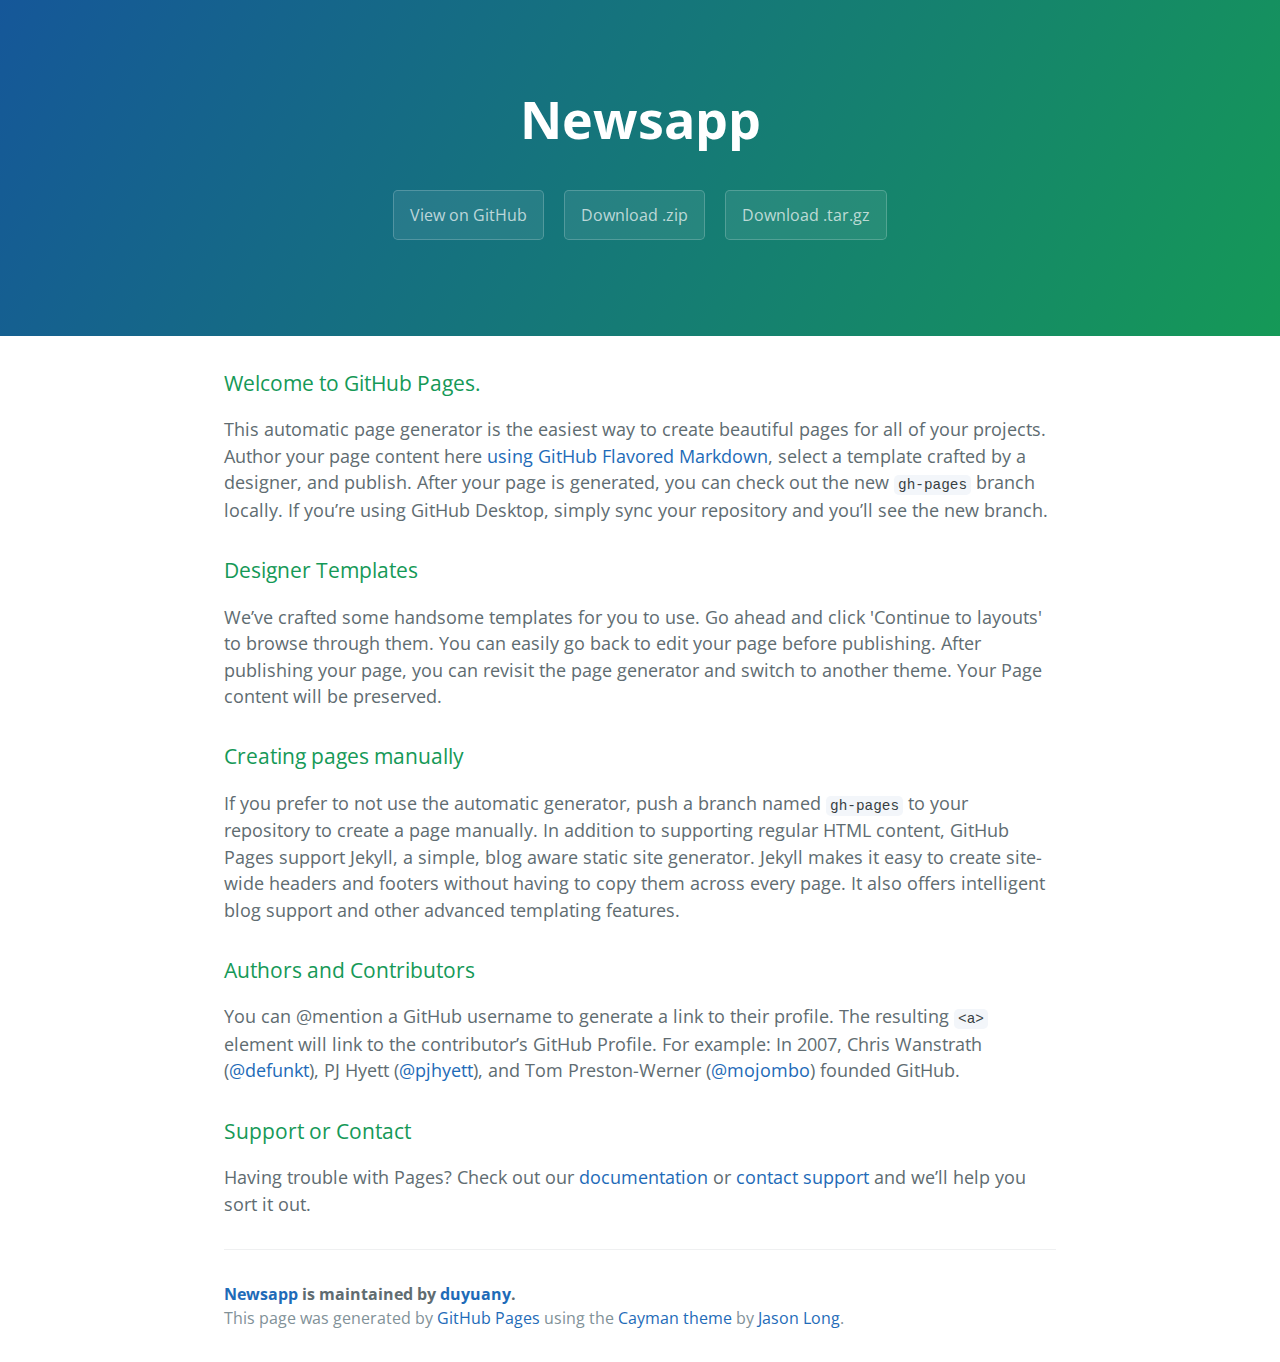
==== index.html @ 3ce4d063 "Create gh-pages branch via GitHub" ====
<!DOCTYPE html>
<html lang="en-us">
  <head>
    <meta charset="UTF-8">
    <title>Newsapp by duyuany</title>
    <meta name="viewport" content="width=device-width, initial-scale=1">
    <link rel="stylesheet" type="text/css" href="stylesheets/normalize.css" media="screen">
    <link href='https://fonts.googleapis.com/css?family=Open+Sans:400,700' rel='stylesheet' type='text/css'>
    <link rel="stylesheet" type="text/css" href="stylesheets/stylesheet.css" media="screen">
    <link rel="stylesheet" type="text/css" href="stylesheets/github-light.css" media="screen">
  </head>
  <body>
    <section class="page-header">
      <h1 class="project-name">Newsapp</h1>
      <h2 class="project-tagline"></h2>
      <a href="https://github.com/duyuany/newsapp" class="btn">View on GitHub</a>
      <a href="https://github.com/duyuany/newsapp/zipball/master" class="btn">Download .zip</a>
      <a href="https://github.com/duyuany/newsapp/tarball/master" class="btn">Download .tar.gz</a>
    </section>

    <section class="main-content">
      <h3>
<a id="welcome-to-github-pages" class="anchor" href="#welcome-to-github-pages" aria-hidden="true"><span aria-hidden="true" class="octicon octicon-link"></span></a>Welcome to GitHub Pages.</h3>

<p>This automatic page generator is the easiest way to create beautiful pages for all of your projects. Author your page content here <a href="https://guides.github.com/features/mastering-markdown/">using GitHub Flavored Markdown</a>, select a template crafted by a designer, and publish. After your page is generated, you can check out the new <code>gh-pages</code> branch locally. If you’re using GitHub Desktop, simply sync your repository and you’ll see the new branch.</p>

<h3>
<a id="designer-templates" class="anchor" href="#designer-templates" aria-hidden="true"><span aria-hidden="true" class="octicon octicon-link"></span></a>Designer Templates</h3>

<p>We’ve crafted some handsome templates for you to use. Go ahead and click 'Continue to layouts' to browse through them. You can easily go back to edit your page before publishing. After publishing your page, you can revisit the page generator and switch to another theme. Your Page content will be preserved.</p>

<h3>
<a id="creating-pages-manually" class="anchor" href="#creating-pages-manually" aria-hidden="true"><span aria-hidden="true" class="octicon octicon-link"></span></a>Creating pages manually</h3>

<p>If you prefer to not use the automatic generator, push a branch named <code>gh-pages</code> to your repository to create a page manually. In addition to supporting regular HTML content, GitHub Pages support Jekyll, a simple, blog aware static site generator. Jekyll makes it easy to create site-wide headers and footers without having to copy them across every page. It also offers intelligent blog support and other advanced templating features.</p>

<h3>
<a id="authors-and-contributors" class="anchor" href="#authors-and-contributors" aria-hidden="true"><span aria-hidden="true" class="octicon octicon-link"></span></a>Authors and Contributors</h3>

<p>You can @mention a GitHub username to generate a link to their profile. The resulting <code>&lt;a&gt;</code> element will link to the contributor’s GitHub Profile. For example: In 2007, Chris Wanstrath (<a href="https://github.com/defunkt" class="user-mention">@defunkt</a>), PJ Hyett (<a href="https://github.com/pjhyett" class="user-mention">@pjhyett</a>), and Tom Preston-Werner (<a href="https://github.com/mojombo" class="user-mention">@mojombo</a>) founded GitHub.</p>

<h3>
<a id="support-or-contact" class="anchor" href="#support-or-contact" aria-hidden="true"><span aria-hidden="true" class="octicon octicon-link"></span></a>Support or Contact</h3>

<p>Having trouble with Pages? Check out our <a href="https://help.github.com/pages">documentation</a> or <a href="https://github.com/contact">contact support</a> and we’ll help you sort it out.</p>

      <footer class="site-footer">
        <span class="site-footer-owner"><a href="https://github.com/duyuany/newsapp">Newsapp</a> is maintained by <a href="https://github.com/duyuany">duyuany</a>.</span>

        <span class="site-footer-credits">This page was generated by <a href="https://pages.github.com">GitHub Pages</a> using the <a href="https://github.com/jasonlong/cayman-theme">Cayman theme</a> by <a href="https://twitter.com/jasonlong">Jason Long</a>.</span>
      </footer>

    </section>

  
  </body>
</html>
---- stylesheets/stylesheet.css ----
* {
  box-sizing: border-box; }

body {
  padding: 0;
  margin: 0;
  font-family: "Open Sans", "Helvetica Neue", Helvetica, Arial, sans-serif;
  font-size: 16px;
  line-height: 1.5;
  color: #606c71; }

a {
  color: #1e6bb8;
  text-decoration: none; }
  a:hover {
    text-decoration: underline; }

.btn {
  display: inline-block;
  margin-bottom: 1rem;
  color: rgba(255, 255, 255, 0.7);
  background-color: rgba(255, 255, 255, 0.08);
  border-color: rgba(255, 255, 255, 0.2);
  border-style: solid;
  border-width: 1px;
  border-radius: 0.3rem;
  transition: color 0.2s, background-color 0.2s, border-color 0.2s; }
  .btn + .btn {
    margin-left: 1rem; }

.btn:hover {
  color: rgba(255, 255, 255, 0.8);
  text-decoration: none;
  background-color: rgba(255, 255, 255, 0.2);
  border-color: rgba(255, 255, 255, 0.3); }

@media screen and (min-width: 64em) {
  .btn {
    padding: 0.75rem 1rem; } }

@media screen and (min-width: 42em) and (max-width: 64em) {
  .btn {
    padding: 0.6rem 0.9rem;
    font-size: 0.9rem; } }

@media screen and (max-width: 42em) {
  .btn {
    display: block;
    width: 100%;
    padding: 0.75rem;
    font-size: 0.9rem; }
    .btn + .btn {
      margin-top: 1rem;
      margin-left: 0; } }

.page-header {
  color: #fff;
  text-align: center;
  background-color: #159957;
  background-image: linear-gradient(120deg, #155799, #159957); }

@media screen and (min-width: 64em) {
  .page-header {
    padding: 5rem 6rem; } }

@media screen and (min-width: 42em) and (max-width: 64em) {
  .page-header {
    padding: 3rem 4rem; } }

@media screen and (max-width: 42em) {
  .page-header {
    padding: 2rem 1rem; } }

.project-name {
  margin-top: 0;
  margin-bottom: 0.1rem; }

@media screen and (min-width: 64em) {
  .project-name {
    font-size: 3.25rem; } }

@media screen and (min-width: 42em) and (max-width: 64em) {
  .project-name {
    font-size: 2.25rem; } }

@media screen and (max-width: 42em) {
  .project-name {
    font-size: 1.75rem; } }

.project-tagline {
  margin-bottom: 2rem;
  font-weight: normal;
  opacity: 0.7; }

@media screen and (min-width: 64em) {
  .project-tagline {
    font-size: 1.25rem; } }

@media screen and (min-width: 42em) and (max-width: 64em) {
  .project-tagline {
    font-size: 1.15rem; } }

@media screen and (max-width: 42em) {
  .project-tagline {
    font-size: 1rem; } }

.main-content :first-child {
  margin-top: 0; }
.main-content img {
  max-width: 100%; }
.main-content h1, .main-content h2, .main-content h3, .main-content h4, .main-content h5, .main-content h6 {
  margin-top: 2rem;
  margin-bottom: 1rem;
  font-weight: normal;
  color: #159957; }
.main-content p {
  margin-bottom: 1em; }
.main-content code {
  padding: 2px 4px;
  font-family: Consolas, "Liberation Mono", Menlo, Courier, monospace;
  font-size: 0.9rem;
  color: #383e41;
  background-color: #f3f6fa;
  border-radius: 0.3rem; }
.main-content pre {
  padding: 0.8rem;
  margin-top: 0;
  margin-bottom: 1rem;
  font: 1rem Consolas, "Liberation Mono", Menlo, Courier, monospace;
  color: #567482;
  word-wrap: normal;
  background-color: #f3f6fa;
  border: solid 1px #dce6f0;
  border-radius: 0.3rem; }
  .main-content pre > code {
    padding: 0;
    margin: 0;
    font-size: 0.9rem;
    color: #567482;
    word-break: normal;
    white-space: pre;
    background: transparent;
    border: 0; }
.main-content .highlight {
  margin-bottom: 1rem; }
  .main-content .highlight pre {
    margin-bottom: 0;
    word-break: normal; }
.main-content .highlight pre, .main-content pre {
  padding: 0.8rem;
  overflow: auto;
  font-size: 0.9rem;
  line-height: 1.45;
  border-radius: 0.3rem; }
.main-content pre code, .main-content pre tt {
  display: inline;
  max-width: initial;
  padding: 0;
  margin: 0;
  overflow: initial;
  line-height: inherit;
  word-wrap: normal;
  background-color: transparent;
  border: 0; }
  .main-content pre code:before, .main-content pre code:after, .main-content pre tt:before, .main-content pre tt:after {
    content: normal; }
.main-content ul, .main-content ol {
  margin-top: 0; }
.main-content blockquote {
  padding: 0 1rem;
  margin-left: 0;
  color: #819198;
  border-left: 0.3rem solid #dce6f0; }
  .main-content blockquote > :first-child {
    margin-top: 0; }
  .main-content blockquote > :last-child {
    margin-bottom: 0; }
.main-content table {
  display: block;
  width: 100%;
  overflow: auto;
  word-break: normal;
  word-break: keep-all; }
  .main-content table th {
    font-weight: bold; }
  .main-content table th, .main-content table td {
    padding: 0.5rem 1rem;
    border: 1px solid #e9ebec; }
.main-content dl {
  padding: 0; }
  .main-content dl dt {
    padding: 0;
    margin-top: 1rem;
    font-size: 1rem;
    font-weight: bold; }
  .main-content dl dd {
    padding: 0;
    margin-bottom: 1rem; }
.main-content hr {
  height: 2px;
  padding: 0;
  margin: 1rem 0;
  background-color: #eff0f1;
  border: 0; }

@media screen and (min-width: 64em) {
  .main-content {
    max-width: 64rem;
    padding: 2rem 6rem;
    margin: 0 auto;
    font-size: 1.1rem; } }

@media screen and (min-width: 42em) and (max-width: 64em) {
  .main-content {
    padding: 2rem 4rem;
    font-size: 1.1rem; } }

@media screen and (max-width: 42em) {
  .main-content {
    padding: 2rem 1rem;
    font-size: 1rem; } }

.site-footer {
  padding-top: 2rem;
  margin-top: 2rem;
  border-top: solid 1px #eff0f1; }

.site-footer-owner {
  display: block;
  font-weight: bold; }

.site-footer-credits {
  color: #819198; }

@media screen and (min-width: 64em) {
  .site-footer {
    font-size: 1rem; } }

@media screen and (min-width: 42em) and (max-width: 64em) {
  .site-footer {
    font-size: 1rem; } }

@media screen and (max-width: 42em) {
  .site-footer {
    font-size: 0.9rem; } }
---- stylesheets/github-light.css ----
/*
The MIT License (MIT)

Copyright (c) 2016 GitHub, Inc.

Permission is hereby granted, free of charge, to any person obtaining a copy
of this software and associated documentation files (the "Software"), to deal
in the Software without restriction, including without limitation the rights
to use, copy, modify, merge, publish, distribute, sublicense, and/or sell
copies of the Software, and to permit persons to whom the Software is
furnished to do so, subject to the following conditions:

The above copyright notice and this permission notice shall be included in all
copies or substantial portions of the Software.

THE SOFTWARE IS PROVIDED "AS IS", WITHOUT WARRANTY OF ANY KIND, EXPRESS OR
IMPLIED, INCLUDING BUT NOT LIMITED TO THE WARRANTIES OF MERCHANTABILITY,
FITNESS FOR A PARTICULAR PURPOSE AND NONINFRINGEMENT. IN NO EVENT SHALL THE
AUTHORS OR COPYRIGHT HOLDERS BE LIABLE FOR ANY CLAIM, DAMAGES OR OTHER
LIABILITY, WHETHER IN AN ACTION OF CONTRACT, TORT OR OTHERWISE, ARISING FROM,
OUT OF OR IN CONNECTION WITH THE SOFTWARE OR THE USE OR OTHER DEALINGS IN THE
SOFTWARE.

*/

.pl-c /* comment */ {
  color: #969896;
}

.pl-c1 /* constant, variable.other.constant, support, meta.property-name, support.constant, support.variable, meta.module-reference, markup.raw, meta.diff.header */,
.pl-s .pl-v /* string variable */ {
  color: #0086b3;
}

.pl-e /* entity */,
.pl-en /* entity.name */ {
  color: #795da3;
}

.pl-smi /* variable.parameter.function, storage.modifier.package, storage.modifier.import, storage.type.java, variable.other */,
.pl-s .pl-s1 /* string source */ {
  color: #333;
}

.pl-ent /* entity.name.tag */ {
  color: #63a35c;
}

.pl-k /* keyword, storage, storage.type */ {
  color: #a71d5d;
}

.pl-s /* string */,
.pl-pds /* punctuation.definition.string, string.regexp.character-class */,
.pl-s .pl-pse .pl-s1 /* string punctuation.section.embedded source */,
.pl-sr /* string.regexp */,
.pl-sr .pl-cce /* string.regexp constant.character.escape */,
.pl-sr .pl-sre /* string.regexp source.ruby.embedded */,
.pl-sr .pl-sra /* string.regexp string.regexp.arbitrary-repitition */ {
  color: #183691;
}

.pl-v /* variable */ {
  color: #ed6a43;
}

.pl-id /* invalid.deprecated */ {
  color: #b52a1d;
}

.pl-ii /* invalid.illegal */ {
  color: #f8f8f8;
  background-color: #b52a1d;
}

.pl-sr .pl-cce /* string.regexp constant.character.escape */ {
  font-weight: bold;
  color: #63a35c;
}

.pl-ml /* markup.list */ {
  color: #693a17;
}

.pl-mh /* markup.heading */,
.pl-mh .pl-en /* markup.heading entity.name */,
.pl-ms /* meta.separator */ {
  font-weight: bold;
  color: #1d3e81;
}

.pl-mq /* markup.quote */ {
  color: #008080;
}

.pl-mi /* markup.italic */ {
  font-style: italic;
  color: #333;
}

.pl-mb /* markup.bold */ {
  font-weight: bold;
  color: #333;
}

.pl-md /* markup.deleted, meta.diff.header.from-file */ {
  color: #bd2c00;
  background-color: #ffecec;
}

.pl-mi1 /* markup.inserted, meta.diff.header.to-file */ {
  color: #55a532;
  background-color: #eaffea;
}

.pl-mdr /* meta.diff.range */ {
  font-weight: bold;
  color: #795da3;
}

.pl-mo /* meta.output */ {
  color: #1d3e81;
}
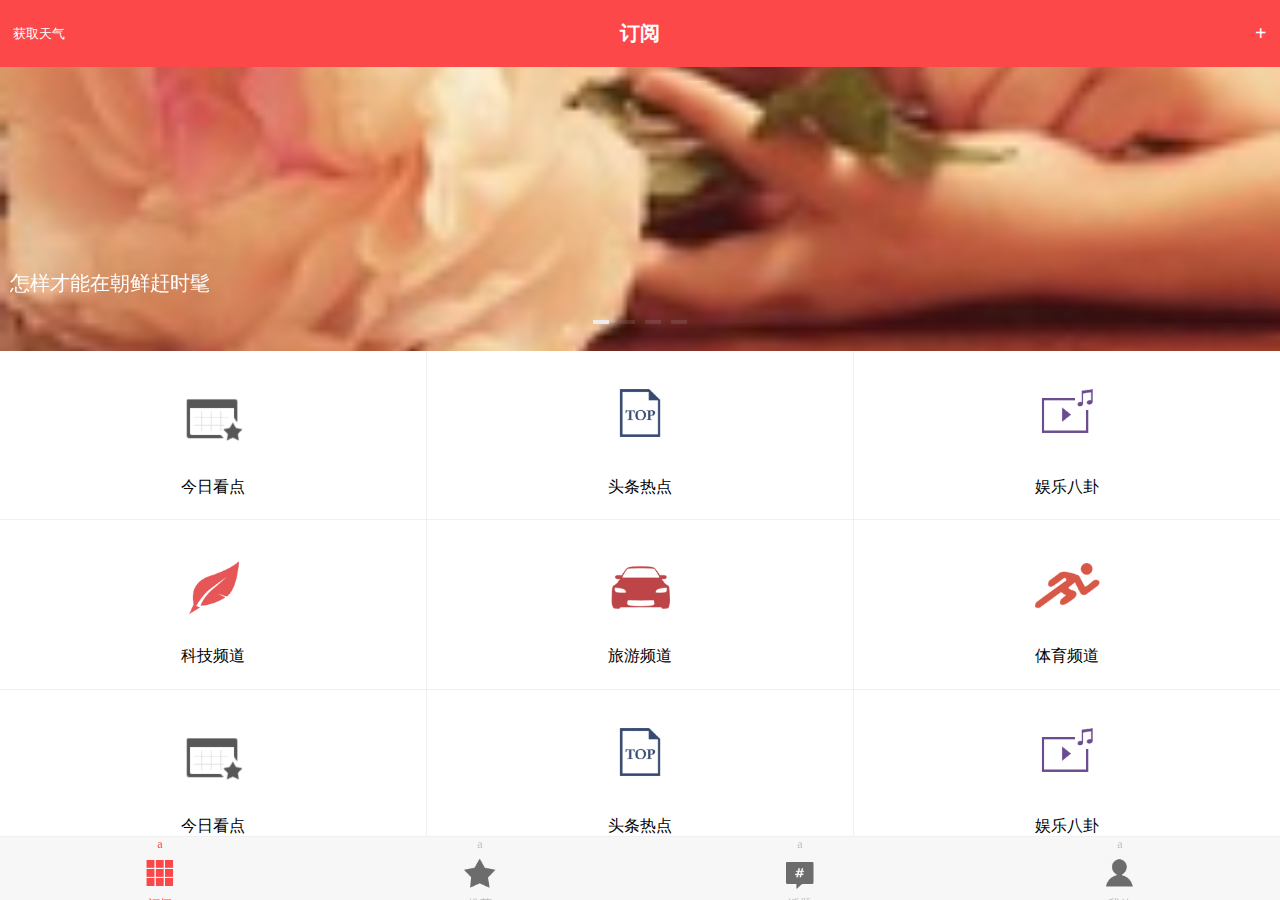
==== commit b0e67403: "news app" ====
--- a/index.html
+++ b/index.html
@@ -1,57 +1,97 @@
 <!DOCTYPE html>
-<html lang="en-us">
-  <head>
-    <meta charset="UTF-8">
-    <title>Newsapp by duyuany</title>
-    <meta name="viewport" content="width=device-width, initial-scale=1">
-    <link rel="stylesheet" type="text/css" href="stylesheets/normalize.css" media="screen">
-    <link href='https://fonts.googleapis.com/css?family=Open+Sans:400,700' rel='stylesheet' type='text/css'>
-    <link rel="stylesheet" type="text/css" href="stylesheets/stylesheet.css" media="screen">
-    <link rel="stylesheet" type="text/css" href="stylesheets/github-light.css" media="screen">
-  </head>
-  <body>
-    <section class="page-header">
-      <h1 class="project-name">Newsapp</h1>
-      <h2 class="project-tagline"></h2>
-      <a href="https://github.com/duyuany/newsapp" class="btn">View on GitHub</a>
-      <a href="https://github.com/duyuany/newsapp/zipball/master" class="btn">Download .zip</a>
-      <a href="https://github.com/duyuany/newsapp/tarball/master" class="btn">Download .tar.gz</a>
-    </section>
-
-    <section class="main-content">
-      <h3>
-<a id="welcome-to-github-pages" class="anchor" href="#welcome-to-github-pages" aria-hidden="true"><span aria-hidden="true" class="octicon octicon-link"></span></a>Welcome to GitHub Pages.</h3>
-
-<p>This automatic page generator is the easiest way to create beautiful pages for all of your projects. Author your page content here <a href="https://guides.github.com/features/mastering-markdown/">using GitHub Flavored Markdown</a>, select a template crafted by a designer, and publish. After your page is generated, you can check out the new <code>gh-pages</code> branch locally. If you’re using GitHub Desktop, simply sync your repository and you’ll see the new branch.</p>
-
-<h3>
-<a id="designer-templates" class="anchor" href="#designer-templates" aria-hidden="true"><span aria-hidden="true" class="octicon octicon-link"></span></a>Designer Templates</h3>
-
-<p>We’ve crafted some handsome templates for you to use. Go ahead and click 'Continue to layouts' to browse through them. You can easily go back to edit your page before publishing. After publishing your page, you can revisit the page generator and switch to another theme. Your Page content will be preserved.</p>
-
-<h3>
-<a id="creating-pages-manually" class="anchor" href="#creating-pages-manually" aria-hidden="true"><span aria-hidden="true" class="octicon octicon-link"></span></a>Creating pages manually</h3>
-
-<p>If you prefer to not use the automatic generator, push a branch named <code>gh-pages</code> to your repository to create a page manually. In addition to supporting regular HTML content, GitHub Pages support Jekyll, a simple, blog aware static site generator. Jekyll makes it easy to create site-wide headers and footers without having to copy them across every page. It also offers intelligent blog support and other advanced templating features.</p>
-
-<h3>
-<a id="authors-and-contributors" class="anchor" href="#authors-and-contributors" aria-hidden="true"><span aria-hidden="true" class="octicon octicon-link"></span></a>Authors and Contributors</h3>
-
-<p>You can @mention a GitHub username to generate a link to their profile. The resulting <code>&lt;a&gt;</code> element will link to the contributor’s GitHub Profile. For example: In 2007, Chris Wanstrath (<a href="https://github.com/defunkt" class="user-mention">@defunkt</a>), PJ Hyett (<a href="https://github.com/pjhyett" class="user-mention">@pjhyett</a>), and Tom Preston-Werner (<a href="https://github.com/mojombo" class="user-mention">@mojombo</a>) founded GitHub.</p>
-
-<h3>
-<a id="support-or-contact" class="anchor" href="#support-or-contact" aria-hidden="true"><span aria-hidden="true" class="octicon octicon-link"></span></a>Support or Contact</h3>
-
-<p>Having trouble with Pages? Check out our <a href="https://help.github.com/pages">documentation</a> or <a href="https://github.com/contact">contact support</a> and we’ll help you sort it out.</p>
-
-      <footer class="site-footer">
-        <span class="site-footer-owner"><a href="https://github.com/duyuany/newsapp">Newsapp</a> is maintained by <a href="https://github.com/duyuany">duyuany</a>.</span>
-
-        <span class="site-footer-credits">This page was generated by <a href="https://pages.github.com">GitHub Pages</a> using the <a href="https://github.com/jasonlong/cayman-theme">Cayman theme</a> by <a href="https://twitter.com/jasonlong">Jason Long</a>.</span>
-      </footer>
-
-    </section>
-
-  
-  </body>
-</html>
+<html>
+<head>
+    <meta charset="utf-8">
+    	<meta name="format-detection" content="telephone=no, email=no" />
+    <meta name="viewport" content="width=device-width, initial-scale=1.0, maximum-scale=1.0, user-scalable=0"><meta name="viewport" content="initial-scale=1.0, maximum-scale=1.0, user-scalable=no" />
+    <title>app</title>
+     <link rel="stylesheet" href="css/swiper.min.css">
+    <link rel="stylesheet" href="css/animate.min.css">
+    <link rel="stylesheet" href="css/index.css">
+    <script src="js/jquery.js"></script>
+    <script src="js/swiper.jquery.min.js"></script>
+    <script src="js/swiper.animate1.0.2.min.js"></script>
+</head>
+<body>
+	<div class="header">
+		<div class="header-item">获取天气</div>
+		<div class="header-item">订阅</div>
+		<div class="header-item">+</div>
+	</div>
+	<div class="swiper-container">
+    	<div class="swiper-wrapper">
+        	<div class="swiper-slide">
+        		<span>怎样才能在朝鲜赶时髦</span>
+        	</div>
+        	<div class="swiper-slide">
+        		<span>怎样才能在朝鲜赶时髦</span>
+        	</div>
+        	<div class="swiper-slide">
+        		<span>怎样才能在朝鲜赶时髦</span>
+        	</div>
+        	<div class="swiper-slide">
+        		<span>怎样才能在朝鲜赶时髦</span>
+        	</div>
+    	</div>
+    <!-- 如果需要分页器 -->
+    	<div class="swiper-pagination"></div>
+	</div>
+	<div class="main">
+		<div class="main-box">
+			<div class="item">
+				<a href="pos.html"><img src="img/1_03.png" alt="" /></a>
+				<span>今日看点</span></div>
+			<div class="item">
+				<a href="pos.html"><img src="img/1_05.png" alt="" /></a><span>头条热点</span></div>
+			<div class="item">
+				<a href="pos.html"><img src="img/1_07.png" alt="" /></a><span>娱乐八卦</span></div>
+		</div>
+		<div class="main-box">
+			<div class="item">
+				<a href="pos.html"><img src="img/1_12.png" alt="" /></a><span>科技频道</span></div>
+			<div class="item">
+				<a href="pos.html"><img src="img/1_19.gif" alt="" /></a><span>旅游频道</span></div>
+			<div class="item">
+				<a href="pos.html"><img src="img/1_13.png"/></a><span>体育频道</span></div>
+		</div>
+				<div class="main-box">
+			<div class="item">
+				<a href="pos.html"><img src="img/1_03.png" alt="" /></a>
+				<span>今日看点</span></div>
+			<div class="item">
+				<a href="pos.html"><img src="img/1_05.png" alt="" /></a><span>头条热点</span></div>
+			<div class="item">
+				<a href="pos.html"><img src="img/1_07.png" alt="" /></a><span>娱乐八卦</span></div>
+		</div>
+	</div>
+	<div class="footer">
+		<div class="footer-item footer-item-active">
+		a<img src="img/1_23.png"/>
+		<span>订阅</span></div>
+		<div class="footer-item">
+			<a href="pos.html">a<img src="img/1_25.png"/></a>
+			<a href="pos.html"><span>推荐</span></a>
+			</div>
+		<div class="footer-item">
+		a<img src="img/1_28.png"/>
+		<span>话题</span></div>
+		<div class="footer-item">
+			a<img src="img/1_30.png"/>
+			<span>我的</span></div>
+	</div>
+</body>
+<script src="js/public.js"></script>
+<script type="text/javascript">
+    resize(1334,"y");
+    var mySwiper = new Swiper ('.swiper-container', {
+        pagination: '.swiper-pagination',
+        onInit: function(swiper){ //Swiper2.x的初始化是onFirstInit
+            swiperAnimateCache(swiper); //隐藏动画元素
+            swiperAnimate(swiper); //初始化完成开始动画
+        },
+        onSlideChangeEnd: function(swiper){
+            swiperAnimate(swiper); //每个slide切换结束时也运行当前slide动画
+        }
+    })
+</script>
+</html>--- a/css/index.css
+++ b/css/index.css
@@ -0,0 +1,233 @@
+html,body{
+    margin: 0;padding: 0;
+}
+a{
+	text-decoration: none;
+	color: #BFBFBF;
+}
+.header{	
+	display:-webkit-box; 
+	display: flex;
+	-webkit-box-pack:justify;
+	justify-content:space-between;
+	width: 100%;
+	height: 1rem;
+	background:#fc4848 ;
+	box-sizing: border-box;
+	position: fixed;
+	top:0;z-index: 100;
+}
+.header-item{
+	width: 33.333%;
+	 font-size: 0.3rem;
+	 text-align: center;
+	 line-height: 1rem;
+	 color: #fff;
+}
+.header-item:nth-child(1){
+	 font-size: 0.2rem;
+	 text-align: left;
+	 padding-left: 0.2rem;
+}
+.header-item:nth-child(2){
+	font-weight: bold;
+}
+.header-item:nth-child(3){
+	 font-size: 0.3rem;
+	 text-align: right;
+	 padding-right: 0.2rem;
+	 font-weight: bold;
+}
+.swiper-pagination-bullet {
+width: 16px;
+height: 4px;
+border-radius: 0;
+background: #aa9394;
+}
+.swiper-pagination-bullet-active {
+	background: #eeebec;
+}
+.swiper-container{
+	margin-top: 1rem;
+}
+.swiper-container,.swiper-wrapper,.swiper-slide{
+    width: 100%;height: 4.2rem;
+}
+.swiper-slide{
+    /*background: #f2f2f2;*/
+}
+.swiper-slide:nth-child(1){
+    background: url(../img/003.jpg) no-repeat center;
+    background-size: cover;
+}
+.swiper-slide:nth-child(2){
+    background: url(../img/004.jpg) no-repeat center;
+    background-size: cover;
+}
+.swiper-slide:nth-child(3){
+    background: url(../img/01.jpg) no-repeat center;
+    background-size: cover;
+}
+.swiper-slide:nth-child(4){
+    background: url(../img/003.jpg) no-repeat center;
+    background-size: cover;
+}
+.swiper-slide>span{
+	display: block;
+    color: #fff;
+    font-size: 0.3rem;
+    padding-left: 0.15rem;
+    margin-top: 3rem;
+}
+.main{
+	width: 100%;
+	box-sizing: border-box;
+}
+.main-box{
+	display:-webkit-box; 
+	display: flex;
+	-webkit-box-pack:justify;
+	justify-content:space-around;
+	border-bottom: 1px solid #f0f0f0;
+}
+.main-box:nth-child(3){
+	border-bottom: none;
+}
+.item{
+	 -webkit-box-flex : 1;
+	 flex-grow:1;
+	 border-right: 1px solid #f0f0f0;
+	 text-align: center;
+	 font-size: 0.24rem;
+	 height: 2.5rem;
+}
+.item>a>img{
+	display: block;
+	width: 1rem;
+	margin: auto;
+	margin-top: 0.5rem;
+	margin-bottom: 0.35rem;
+}
+/*.item>span{
+	display: block;
+}*/
+.item:nth-child(3){
+	 border-right: none;
+}
+.footer{
+	display:-webkit-box; 
+	display: flex;
+	-webkit-box-pack:justify;
+	justify-content:space-around;
+	width: 100%;
+	height: 0.93rem;
+	background: #f7f7f7;
+	position: fixed;
+	bottom: 0;
+	border-top: 1px solid #F0F0F0;
+}
+.footer-item{
+	 -webkit-box-flex : 1;
+	 flex-grow:1;
+	 font-size: 0.18rem;
+	 text-align: center;
+	 color: #bebebe;
+}
+.footer-item-active{
+	 color: #fb4747;
+}
+.footer-item img{
+	display: block;
+	width: 0.65rem;
+	margin: auto;
+	margin-top: 0.05rem;
+	margin-bottom: 0.08rem;
+}
+
+.main-con{
+		margin-top: 1rem;
+		box-sizing: border-box;
+}
+.list{
+	padding: 0.3rem 0;
+	width: 6.9rem;
+	margin: auto;
+	border-bottom: 1px solid #BFBFBF;
+	position: relative;
+}
+.list>a>h2{
+	color: #4a4a4a;
+	font-size: 0.3rem;
+}
+.list>h3{
+	color: #bfbfbf;
+	font-size: 0.22rem;
+}
+.con-img{
+	width: 1.6rem;
+	height: 1.2rem;
+	background: red;
+	position: absolute;
+	right: 0;top: 0;bottom: 0;margin: auto 0;
+}
+.con-img>img{
+	width: 100%;
+	height: 100%;
+}
+.list:nth-child(3)>.item-img{
+	display: inline-block;
+	width: 2.1rem;
+	height: 1.65rem;
+}
+.list:nth-child(3)>a>img{
+	width: 100%;
+}
+.list:nth-child(6)>a{
+	display: inline-block;
+	width: 2.1rem;
+	height: 1.65rem;
+}
+.list:nth-child(6)>a>img{
+	width: 100%;
+}
+
+
+
+.main-con>h1{
+	color: #252222;
+	font-size: 0.34rem;
+}
+.main-con>span{
+	font-size: 0.24rem;
+	color: #BFBFBF;
+}
+.main-con>p{
+	color: #666;
+	font-size: 0.24rem;
+	line-height: 0.4rem;
+}
+.send{
+	width: 100%;
+	height: 0.93rem;
+	background: #f7f7f7;
+	position: fixed;
+	bottom: 0;
+	border-top: 1px solid #F0F0F0;
+	padding: 0 0.3rem;
+	box-sizing: border-box;
+}
+.send>input:nth-child(1){
+	color: #bfbfbf;
+	float: left;
+	margin-top: 0.2rem;
+	border: none;
+	background: #F7F7F7;
+	border-bottom: 1px solid #BFBFBF;
+}
+.send>input:nth-child(2){
+float: right;
+	margin-top: 0.2rem;
+	background: #FB4747;
+	color: #fff;border: none;
+	border-radius: 2px;
+}
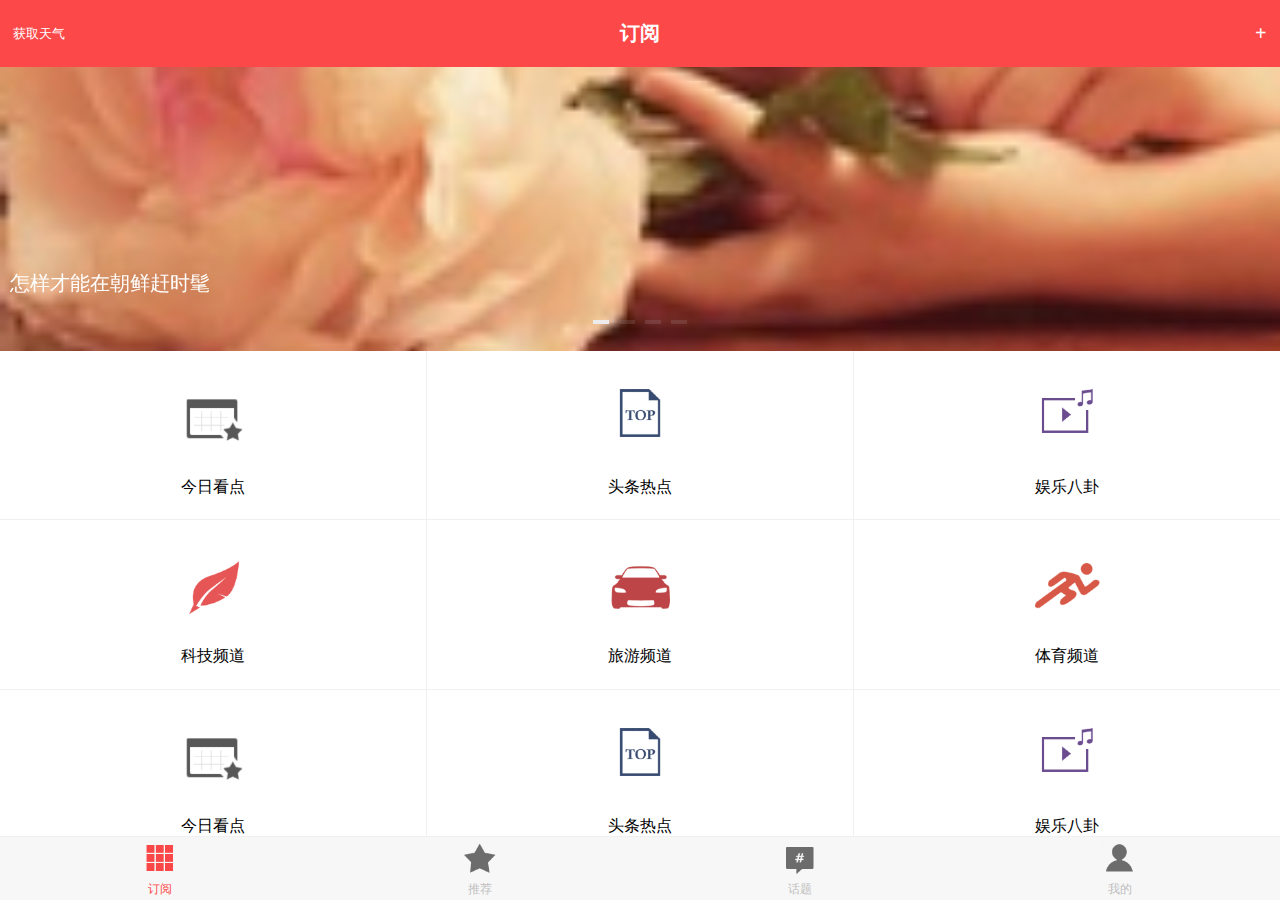
==== commit 78014b33: "12.5" ====
--- a/index.html
+++ b/index.html
@@ -66,17 +66,17 @@
 	</div>
 	<div class="footer">
 		<div class="footer-item footer-item-active">
-		a<img src="img/1_23.png"/>
+		<img src="img/1_23.png"/>
 		<span>订阅</span></div>
 		<div class="footer-item">
-			<a href="pos.html">a<img src="img/1_25.png"/></a>
+			<a href="pos.html"><img src="img/1_25.png"/></a>
 			<a href="pos.html"><span>推荐</span></a>
 			</div>
 		<div class="footer-item">
-		a<img src="img/1_28.png"/>
+		<img src="img/1_28.png"/>
 		<span>话题</span></div>
 		<div class="footer-item">
-			a<img src="img/1_30.png"/>
+			<img src="img/1_30.png"/>
 			<span>我的</span></div>
 	</div>
 </body>
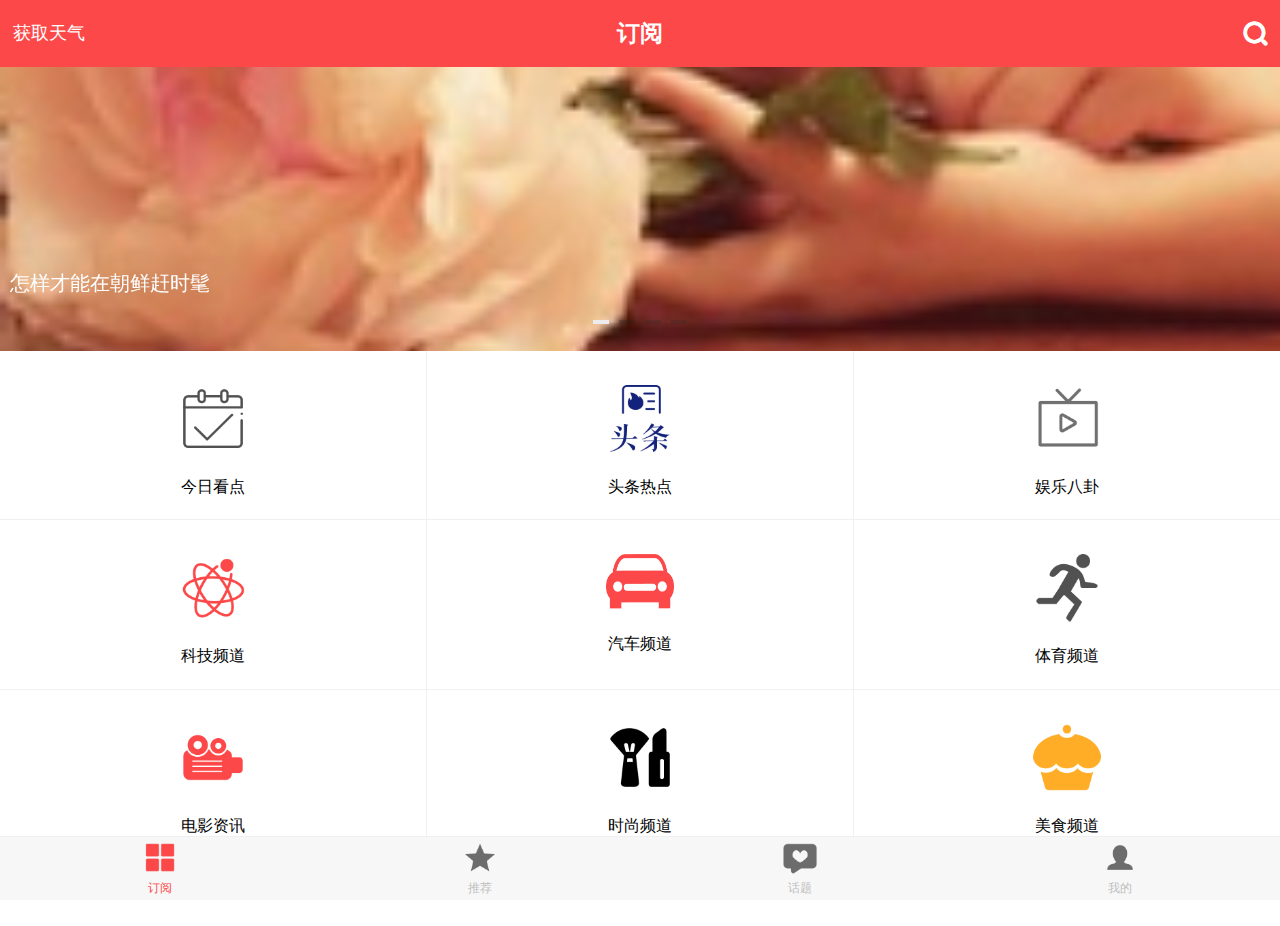
==== commit 5180efc4: "12.5" ====
--- a/index.html
+++ b/index.html
@@ -14,9 +14,9 @@
 </head>
 <body>
 	<div class="header">
-		<div class="header-item">获取天气</div>
+		<div class="header-item" style="font-size: 0.26rem;">获取天气</div>
 		<div class="header-item">订阅</div>
-		<div class="header-item">+</div>
+		<div class="header-item iconfont">&#xe606;</div>
 	</div>
 	<div class="swiper-container">
     	<div class="swiper-wrapper">
@@ -39,44 +39,44 @@
 	<div class="main">
 		<div class="main-box">
 			<div class="item">
-				<a href="pos.html"><img src="img/1_03.png" alt="" /></a>
+				<a href="pos.html"><img src="img/今日.png" alt="" /></a>
 				<span>今日看点</span></div>
 			<div class="item">
-				<a href="pos.html"><img src="img/1_05.png" alt="" /></a><span>头条热点</span></div>
+				<a href="pos.html"><img src="img/头条.png" alt="" /></a><span>头条热点</span></div>
 			<div class="item">
-				<a href="pos.html"><img src="img/1_07.png" alt="" /></a><span>娱乐八卦</span></div>
+				<a href="pos.html"><img src="img/娱乐八卦.png" alt="" /></a><span>娱乐八卦</span></div>
 		</div>
 		<div class="main-box">
 			<div class="item">
-				<a href="pos.html"><img src="img/1_12.png" alt="" /></a><span>科技频道</span></div>
+				<a href="pos.html"><img src="img/科技.png" alt="" /></a><span>科技频道</span></div>
 			<div class="item">
-				<a href="pos.html"><img src="img/1_19.gif" alt="" /></a><span>旅游频道</span></div>
+				<a href="pos.html"><img src="img/汽车.png" alt="" /></a><span>汽车频道</span></div>
 			<div class="item">
-				<a href="pos.html"><img src="img/1_13.png"/></a><span>体育频道</span></div>
+				<a href="pos.html"><img src="img/跑步.png"/></a><span>体育频道</span></div>
 		</div>
 				<div class="main-box">
 			<div class="item">
-				<a href="pos.html"><img src="img/1_03.png" alt="" /></a>
-				<span>今日看点</span></div>
+				<a href="pos.html"><img src="img/电影 (1).png" alt="" /></a>
+				<span>电影资讯</span></div>
 			<div class="item">
-				<a href="pos.html"><img src="img/1_05.png" alt="" /></a><span>头条热点</span></div>
+				<a href="pos.html"><img src="img/美妆.png" alt="" /></a><span>时尚频道</span></div>
 			<div class="item">
-				<a href="pos.html"><img src="img/1_07.png" alt="" /></a><span>娱乐八卦</span></div>
+				<a href="pos.html"><img src="img/美食.png" alt="" /></a><span>美食频道</span></div>
 		</div>
 	</div>
 	<div class="footer">
 		<div class="footer-item footer-item-active">
-		<img src="img/1_23.png"/>
+		<img src="img/订阅.png"/>
 		<span>订阅</span></div>
 		<div class="footer-item">
-			<a href="pos.html"><img src="img/1_25.png"/></a>
+			<a href="pos.html"><img src="img/推荐 (2).png"/></a>
 			<a href="pos.html"><span>推荐</span></a>
 			</div>
 		<div class="footer-item">
-		<img src="img/1_28.png"/>
+		<img src="img/社区.png"/>
 		<span>话题</span></div>
 		<div class="footer-item">
-			<img src="img/1_30.png"/>
+			<img src="img/我的 (1).png"/>
 			<span>我的</span></div>
 	</div>
 </body>
--- a/css/index.css
+++ b/css/index.css
@@ -19,13 +19,15 @@
 }
 .header-item{
 	width: 33.333%;
-	 font-size: 0.3rem;
+	 font-size: 0.34rem;
 	 text-align: center;
 	 line-height: 1rem;
 	 color: #fff;
 }
+.header-item>span{
+	padding: 0 0 0 0.3rem;
+}
 .header-item:nth-child(1){
-	 font-size: 0.2rem;
 	 text-align: left;
 	 padding-left: 0.2rem;
 }
@@ -33,7 +35,6 @@
 	font-weight: bold;
 }
 .header-item:nth-child(3){
-	 font-size: 0.3rem;
 	 text-align: right;
 	 padding-right: 0.2rem;
 	 font-weight: bold;
@@ -42,7 +43,7 @@
 width: 16px;
 height: 4px;
 border-radius: 0;
-background: #aa9394;
+background: #222;
 }
 .swiper-pagination-bullet-active {
 	background: #eeebec;
@@ -82,6 +83,7 @@
 .main{
 	width: 100%;
 	box-sizing: border-box;
+	padding-bottom: 1rem;
 }
 .main-box{
 	display:-webkit-box; 
@@ -133,12 +135,12 @@
 	 text-align: center;
 	 color: #bebebe;
 }
-.footer-item-active{
+.footer-item-active span{
 	 color: #fb4747;
 }
 .footer-item img{
 	display: block;
-	width: 0.65rem;
+	width: 0.5rem;
 	margin: auto;
 	margin-top: 0.05rem;
 	margin-bottom: 0.08rem;
@@ -147,6 +149,7 @@
 .main-con{
 		margin-top: 1rem;
 		box-sizing: border-box;
+		padding-bottom: 1rem;
 }
 .list{
 	padding: 0.3rem 0;
@@ -174,22 +177,29 @@
 	width: 100%;
 	height: 100%;
 }
-.list:nth-child(3)>.item-img{
-	display: inline-block;
-	width: 2.1rem;
+.img-box{
+	width: 100%;
+	display:-webkit-box; 
+	display: flex;
+	-webkit-box-pack:justify;
+	justify-content:space-between;
 	height: 1.65rem;
 }
-.list:nth-child(3)>a>img{
-	width: 100%;
-}
-.list:nth-child(6)>a{
-	display: inline-block;
-	width: 2.1rem;
-	height: 1.65rem;
-}
-.list:nth-child(6)>a>img{
-	width: 100%;
-}
+.img-box>.item-img{
+	-webkit-box-flex : 1;
+	flex-grow:1;
+	margin-right: 0.15rem;
+
+}
+.img-box>.item-img:nth-child(3){
+	margin-right: 0;
+
+}
+.img-box>.item-img>img{
+	width: 2.2rem;
+}
+
+
 
 
 
@@ -222,7 +232,6 @@
 	margin-top: 0.2rem;
 	border: none;
 	background: #F7F7F7;
-	border-bottom: 1px solid #BFBFBF;
 }
 .send>input:nth-child(2){
 float: right;
@@ -230,4 +239,27 @@
 	background: #FB4747;
 	color: #fff;border: none;
 	border-radius: 2px;
-}
+	padding: 3px;font-size: 0.24rem;
+}
+
+
+
+
+
+
+/*字体图标*/
+@font-face {
+  font-family: 'iconfont';
+  src: url('../font/iconfont.eot');
+  src: url('../font/iconfont.eot?#iefix') format('embedded-opentype'),
+  url('../font/iconfont.woff') format('woff'),
+  url('../font/iconfont.ttf') format('truetype'),
+  url('../font/iconfont.svg#iconfont') format('svg');
+}
+.iconfont{
+  font-family:"iconfont" !important;
+  font-size:0.34rem;font-style:normal;
+  -webkit-font-smoothing: antialiased;
+  -webkit-text-stroke-width: 0.2px;
+  -moz-osx-font-smoothing: grayscale;
+}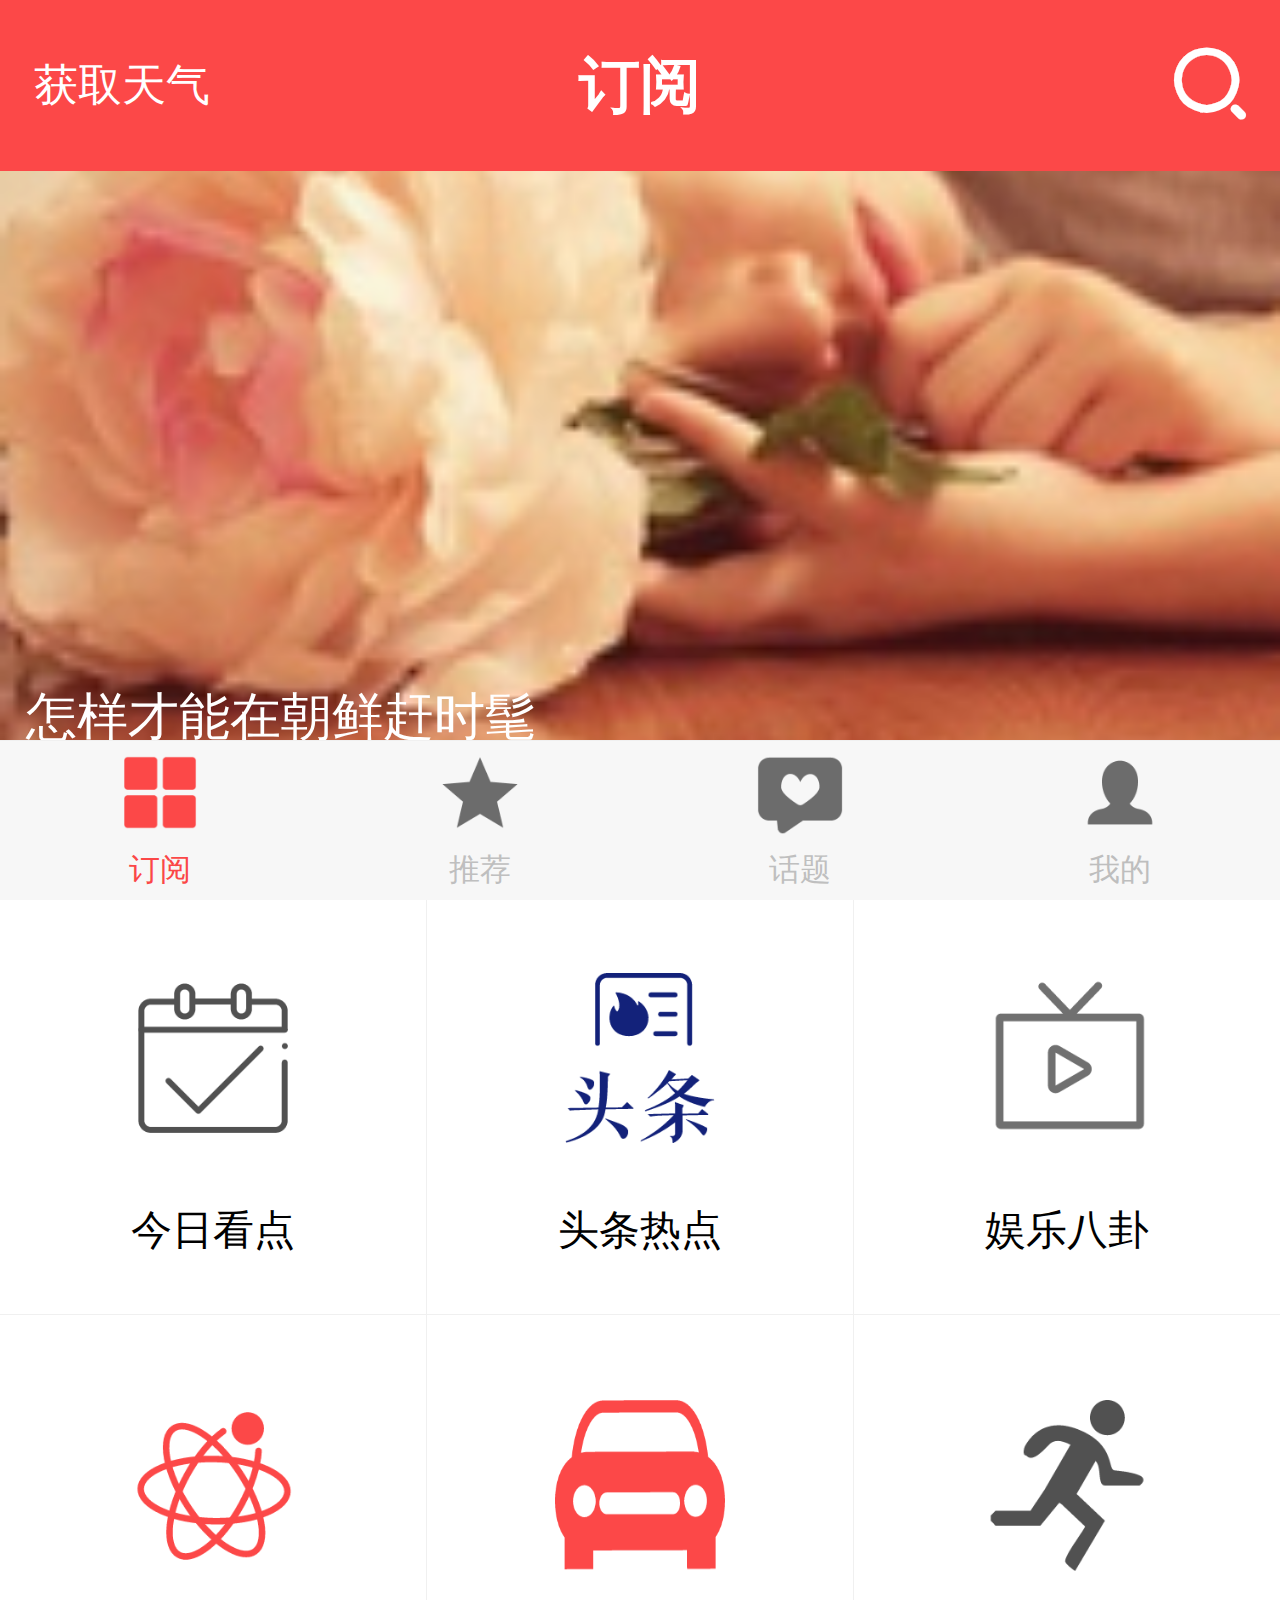
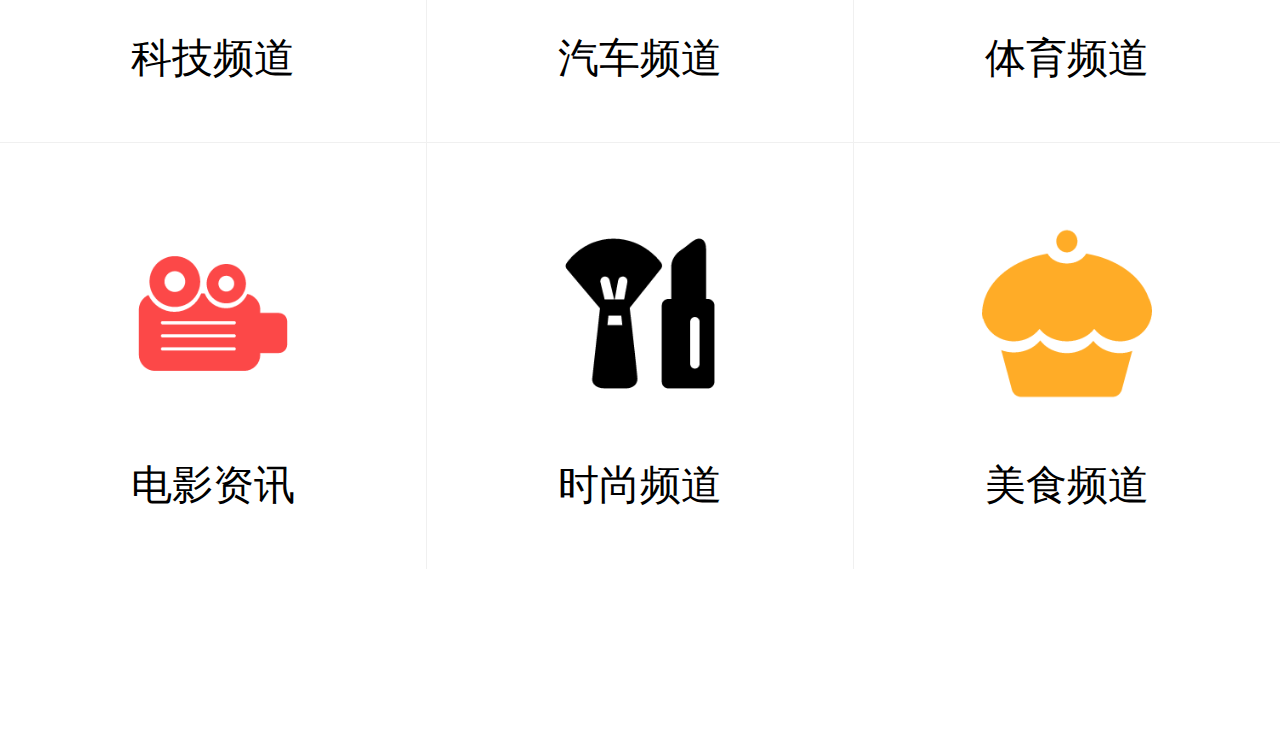
==== commit 32cf2644: "12.7" ====
--- a/index.html
+++ b/index.html
@@ -2,8 +2,12 @@
 <html>
 <head>
     <meta charset="utf-8">
-    	<meta name="format-detection" content="telephone=no, email=no" />
-    <meta name="viewport" content="width=device-width, initial-scale=1.0, maximum-scale=1.0, user-scalable=0"><meta name="viewport" content="initial-scale=1.0, maximum-scale=1.0, user-scalable=no" />
+    <meta name="format-detection" content="telephone=no, email=no" />
+    <meta name="viewport" content="width=device-width, initial-scale=1.0, maximum-scale=1.0, user-scalable=0">
+	<meta name="x5-fullscreen" content="true" />
+	<meta name="full-screen" content="yes">
+	<meta name="x5-orientation" content="portrait" />
+	<meta name="screen-orientation" content="portrait"> 
     <title>app</title>
      <link rel="stylesheet" href="css/swiper.min.css">
     <link rel="stylesheet" href="css/animate.min.css">
@@ -16,7 +20,7 @@
 	<div class="header">
 		<div class="header-item" style="font-size: 0.26rem;">获取天气</div>
 		<div class="header-item">订阅</div>
-		<div class="header-item iconfont">&#xe606;</div>
+		<div class="header-item iconfont"><a href="search.html">&#xe606;</a></div>
 	</div>
 	<div class="swiper-container">
     	<div class="swiper-wrapper">
@@ -39,30 +43,30 @@
 	<div class="main">
 		<div class="main-box">
 			<div class="item">
-				<a href="pos.html"><img src="img/今日.png" alt="" /></a>
+				<a href="list.html"><img src="img/今日.png" alt="" /></a>
 				<span>今日看点</span></div>
 			<div class="item">
-				<a href="pos.html"><img src="img/头条.png" alt="" /></a><span>头条热点</span></div>
+				<a href="list.html"><img src="img/头条.png" alt="" /></a><span>头条热点</span></div>
 			<div class="item">
-				<a href="pos.html"><img src="img/娱乐八卦.png" alt="" /></a><span>娱乐八卦</span></div>
+				<a href="list.html"><img src="img/娱乐八卦.png" alt="" /></a><span>娱乐八卦</span></div>
 		</div>
 		<div class="main-box">
 			<div class="item">
-				<a href="pos.html"><img src="img/科技.png" alt="" /></a><span>科技频道</span></div>
+				<a href="list.html"><img src="img/科技.png" alt="" /></a><span>科技频道</span></div>
 			<div class="item">
-				<a href="pos.html"><img src="img/汽车.png" alt="" /></a><span>汽车频道</span></div>
+				<a href="list.html"><img src="img/汽车.png" alt="" /></a><span>汽车频道</span></div>
 			<div class="item">
-				<a href="pos.html"><img src="img/跑步.png"/></a><span>体育频道</span></div>
+				<a href="list.html"><img src="img/跑步.png"/></a><span>体育频道</span></div>
 		</div>
 				<div class="main-box">
 			<div class="item">
-				<a href="pos.html"><img src="img/电影 (1).png" alt="" /></a>
+				<a href="list.html"><img src="img/电影 (1).png" alt="" /></a>
 				<span>电影资讯</span></div>
 			<div class="item">
-				<a href="pos.html"><img src="img/美妆.png" alt="" /></a><span>时尚频道</span></div>
+				<a href="list.html"><img src="img/美妆.png" alt="" /></a><span>时尚频道</span></div>
 			<div class="item">
-				<a href="pos.html"><img src="img/美食.png" alt="" /></a><span>美食频道</span></div>
-		</div>
+				<a href="list.html"><img src="img/美食.png" alt="" /></a><span>美食频道</span></div>
+		</div> 
 	</div>
 	<div class="footer">
 		<div class="footer-item footer-item-active">
@@ -73,8 +77,8 @@
 			<a href="pos.html"><span>推荐</span></a>
 			</div>
 		<div class="footer-item">
-		<img src="img/社区.png"/>
-		<span>话题</span></div>
+			<a href="play.html"><img src="img/社区.png"/></a>
+			<a href="play.html"><span>话题</span></div></a>
 		<div class="footer-item">
 			<img src="img/我的 (1).png"/>
 			<span>我的</span></div>
@@ -82,7 +86,7 @@
 </body>
 <script src="js/public.js"></script>
 <script type="text/javascript">
-    resize(1334,"y");
+    resize(750);
     var mySwiper = new Swiper ('.swiper-container', {
         pagination: '.swiper-pagination',
         onInit: function(swiper){ //Swiper2.x的初始化是onFirstInit
--- a/css/index.css
+++ b/css/index.css
@@ -1,9 +1,16 @@
-html,body{
+html,body,b{
     margin: 0;padding: 0;
+    font-family: helvetica;
+    -webkit-text-size-adjust:100%;
+    -webkit-user-select:none;
 }
 a{
 	text-decoration: none;
 	color: #BFBFBF;
+	-webkit-tap-highlight-color: rgba(0, 0, 0, 0);
+}
+input{
+	-webkit-tap-highlight-color: rgba(0, 0, 0, 0);
 }
 .header{	
 	display:-webkit-box; 
@@ -19,17 +26,21 @@
 }
 .header-item{
 	width: 33.333%;
-	 font-size: 0.34rem;
+	 font-size: 0.36rem;
 	 text-align: center;
 	 line-height: 1rem;
 	 color: #fff;
 }
 .header-item>span{
-	padding: 0 0 0 0.3rem;
+	padding: 0 0 0 0.4rem;
+}
+.header-item>a{
+	color: #fff;
 }
 .header-item:nth-child(1){
 	 text-align: left;
 	 padding-left: 0.2rem;
+	 float: left;
 }
 .header-item:nth-child(2){
 	font-weight: bold;
@@ -37,8 +48,111 @@
 .header-item:nth-child(3){
 	 text-align: right;
 	 padding-right: 0.2rem;
-	 font-weight: bold;
-}
+
+}
+.search{
+	display: inline-block;
+	width: 6.4rem;
+	height: 0.6rem;
+	background: #fff;
+	margin: 0.2rem 0.15rem;
+	position: relative;
+	border-radius: 0.05rem;
+}
+.header-item:nth-child(1)>a{
+	display: block;
+	float: left;
+}
+.search>input:nth-child(1){
+	position: absolute;
+	width: 5.4rem;
+	border: none;
+	height: 0.6rem;
+	border-radius: 0.05rem;
+	padding-left: 10px;
+}
+.search>input:nth-child(2){
+	position: absolute;
+	width: 1rem;
+	border: none;
+	height: 0.6rem;
+	right: 0;
+	border-radius: 0.05rem;
+	background: #EEEBEC;color: #4A4A4A;
+}
+.list-header{
+	height: 1.2rem;
+	position: relative;
+	padding: 0 0.3rem;
+	box-sizing: border-box;
+}
+.list-header>img{
+	display: inline-block;
+	float: left;
+	margin-top: 0.3rem;
+}
+.list-header>b{
+	font-size: 0.34rem;
+	height: 0.34rem;
+	color: #666666;
+	display: inline-block;
+	float: left;
+	margin-top: 0.43rem;
+	margin-left: 0.2rem;
+}
+.list-header>span{
+	display: inline-block;
+	font-size: 0.3rem;
+	height: 0.3rem;width: 3rem;
+	float: right;
+	margin-top: 0.6rem;
+	border-bottom: 1px solid #F0F0F0;
+	text-align: right;
+	padding-right: 0.3rem;
+	color: #BFBFBF;
+}
+body>.list-con{
+	margin-top: 0;
+}
+.list-wrap{
+	width: 50%;
+	height: 2.428rem;
+	float: left;
+	border-bottom: 1px solid #EEEBEC;
+	border-right: 1px solid #EEEBEC;
+	box-sizing: border-box;
+	padding: 0.2rem;
+}
+.list-wrap:nth-child(1){
+	height: 4.856rem;
+	width: 100%;
+	position: relative;
+	padding: 0;
+	overflow: hidden;
+}
+.list-wrap:nth-child(6){
+	width: 100%;
+	padding: 0.4rem 0.2rem;
+}
+.list-wrap>a>h2{
+	color: #4a4a4a;
+	font-size: 0.32rem;
+}
+.list-wrap>h3{
+	color: #bfbfbf;
+	font-size: 0.24rem;
+}
+.list-wrap:nth-child(1)>a>h2{
+	position: absolute;
+	bottom: 0;
+	color: #fff;
+}
+.list-wrap:nth-child(1)>img{
+	width: 100%;
+}
+
+
+/*轮播图*/
 .swiper-pagination-bullet {
 width: 16px;
 height: 4px;
@@ -106,6 +220,7 @@
 .item>a>img{
 	display: block;
 	width: 1rem;
+	height: 1rem;
 	margin: auto;
 	margin-top: 0.5rem;
 	margin-bottom: 0.35rem;
@@ -126,6 +241,7 @@
 	background: #f7f7f7;
 	position: fixed;
 	bottom: 0;
+	z-index: 100;
 	border-top: 1px solid #F0F0F0;
 }
 .footer-item{
@@ -155,16 +271,16 @@
 	padding: 0.3rem 0;
 	width: 6.9rem;
 	margin: auto;
-	border-bottom: 1px solid #BFBFBF;
+	border-bottom: 1px solid #F0F0F0;
 	position: relative;
 }
 .list>a>h2{
 	color: #4a4a4a;
-	font-size: 0.3rem;
+	font-size: 0.32rem;
 }
 .list>h3{
 	color: #bfbfbf;
-	font-size: 0.22rem;
+	font-size: 0.24rem;
 }
 .con-img{
 	width: 1.6rem;
@@ -184,6 +300,7 @@
 	-webkit-box-pack:justify;
 	justify-content:space-between;
 	height: 1.65rem;
+	overflow: hidden;
 }
 .img-box>.item-img{
 	-webkit-box-flex : 1;
@@ -197,6 +314,7 @@
 }
 .img-box>.item-img>img{
 	width: 2.2rem;
+		height: 1.65rem;
 }
 
 
@@ -213,8 +331,8 @@
 }
 .main-con>p{
 	color: #666;
-	font-size: 0.24rem;
-	line-height: 0.4rem;
+	font-size: 0.28rem;
+	line-height: 0.5rem;
 }
 .send{
 	width: 100%;
@@ -232,6 +350,7 @@
 	margin-top: 0.2rem;
 	border: none;
 	background: #F7F7F7;
+	-webkit-tap-highlight-color: rgba(0, 0, 0, 0);
 }
 .send>input:nth-child(2){
 float: right;
@@ -240,10 +359,54 @@
 	color: #fff;border: none;
 	border-radius: 2px;
 	padding: 3px;font-size: 0.24rem;
-}
-
-
-
+	-webkit-tap-highlight-color: rgba(0, 0, 0, 0);
+}
+
+
+/*玩乐*/
+.img-list{
+	width: 100%;
+	height: 4rem;
+	margin-top: 0.1rem;
+	overflow: hidden;
+		position: relative;
+}
+.img-list>a{
+	display: block;width: 100%;height: 100%;
+	-webkit-tap-highlight-color: rgba(0, 0, 0, 0);
+
+	
+}
+.img-list>img{
+	width: 100%;
+}
+.title{
+	position: absolute;top: 0;
+	width: 100%;height: 100%;
+	background: rgba(0,0,0,0.5);
+}
+.title>h1{
+	width: 100%;color: #fff;
+	font-size: 0.3rem;text-align: center;
+	margin-top: 1.5rem;
+}
+.title>h2{
+	width: 100%;color: #fff;
+	font-size: 0.24rem;text-align: center;
+}
+
+
+
+
+
+/*搜索*/
+.main-con>.tips{
+	font-size: 0.2rem;
+	border: 1px solid #BFBFBF;
+	padding: 6px;
+	border-radius: 20px;
+	display: inline-block;
+}
 
 
 
@@ -258,7 +421,7 @@
 }
 .iconfont{
   font-family:"iconfont" !important;
-  font-size:0.34rem;font-style:normal;
+  font-size:0.42rem;font-style:normal;
   -webkit-font-smoothing: antialiased;
   -webkit-text-stroke-width: 0.2px;
   -moz-osx-font-smoothing: grayscale;
